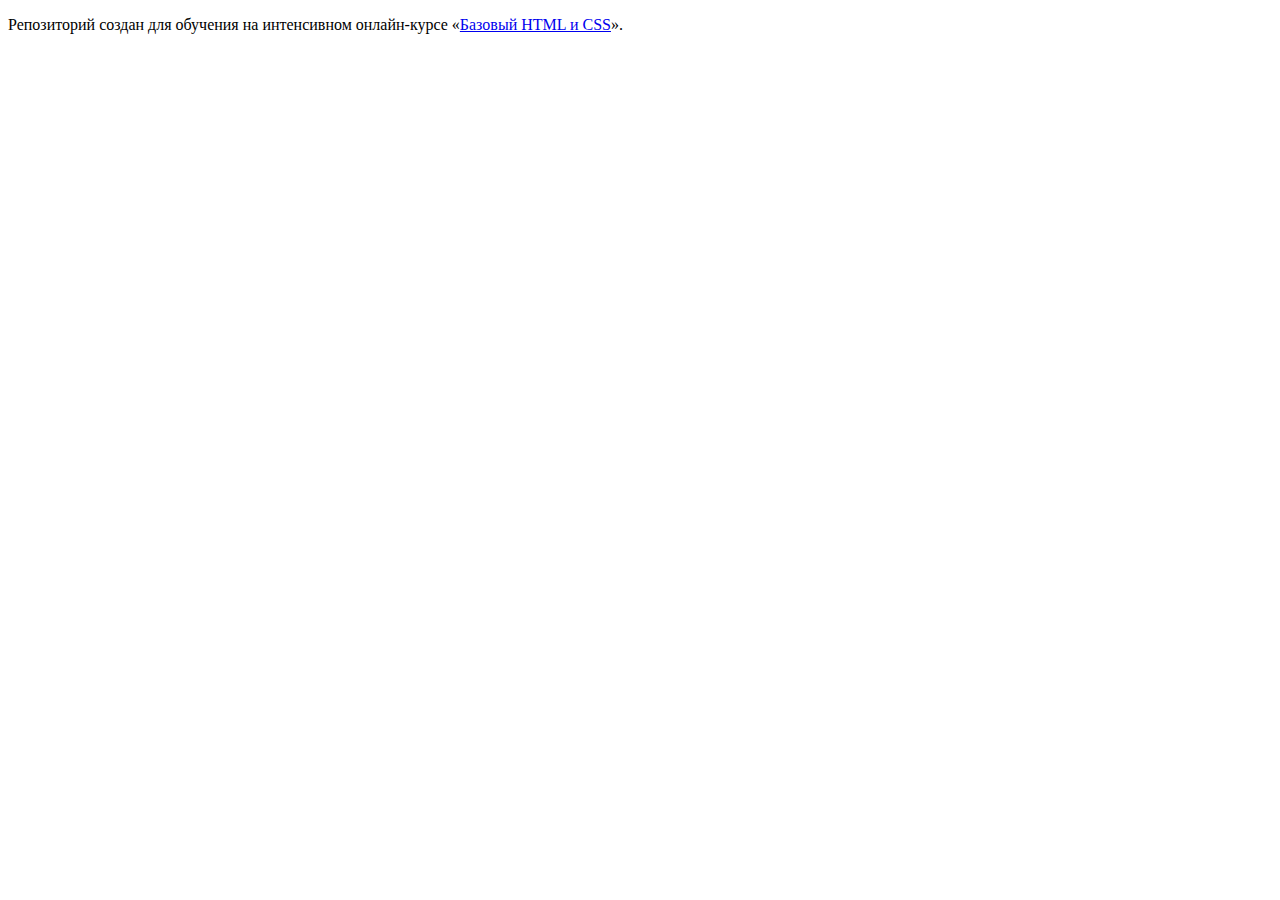
==== index.html @ 638091fb ":hatching_chick:" ====
<!DOCTYPE html>
<html lang="ru">
  <head>
    <meta charset="utf-8">
    <title>HTML Academy: Глейси</title>
  </head>
  <body>

    <p>Репозиторий создан для обучения на интенсивном онлайн‑курсе «<a href="https://htmlacademy.ru/intensive/htmlcss">Базовый HTML и CSS</a>».</p>

  </body>
</html>
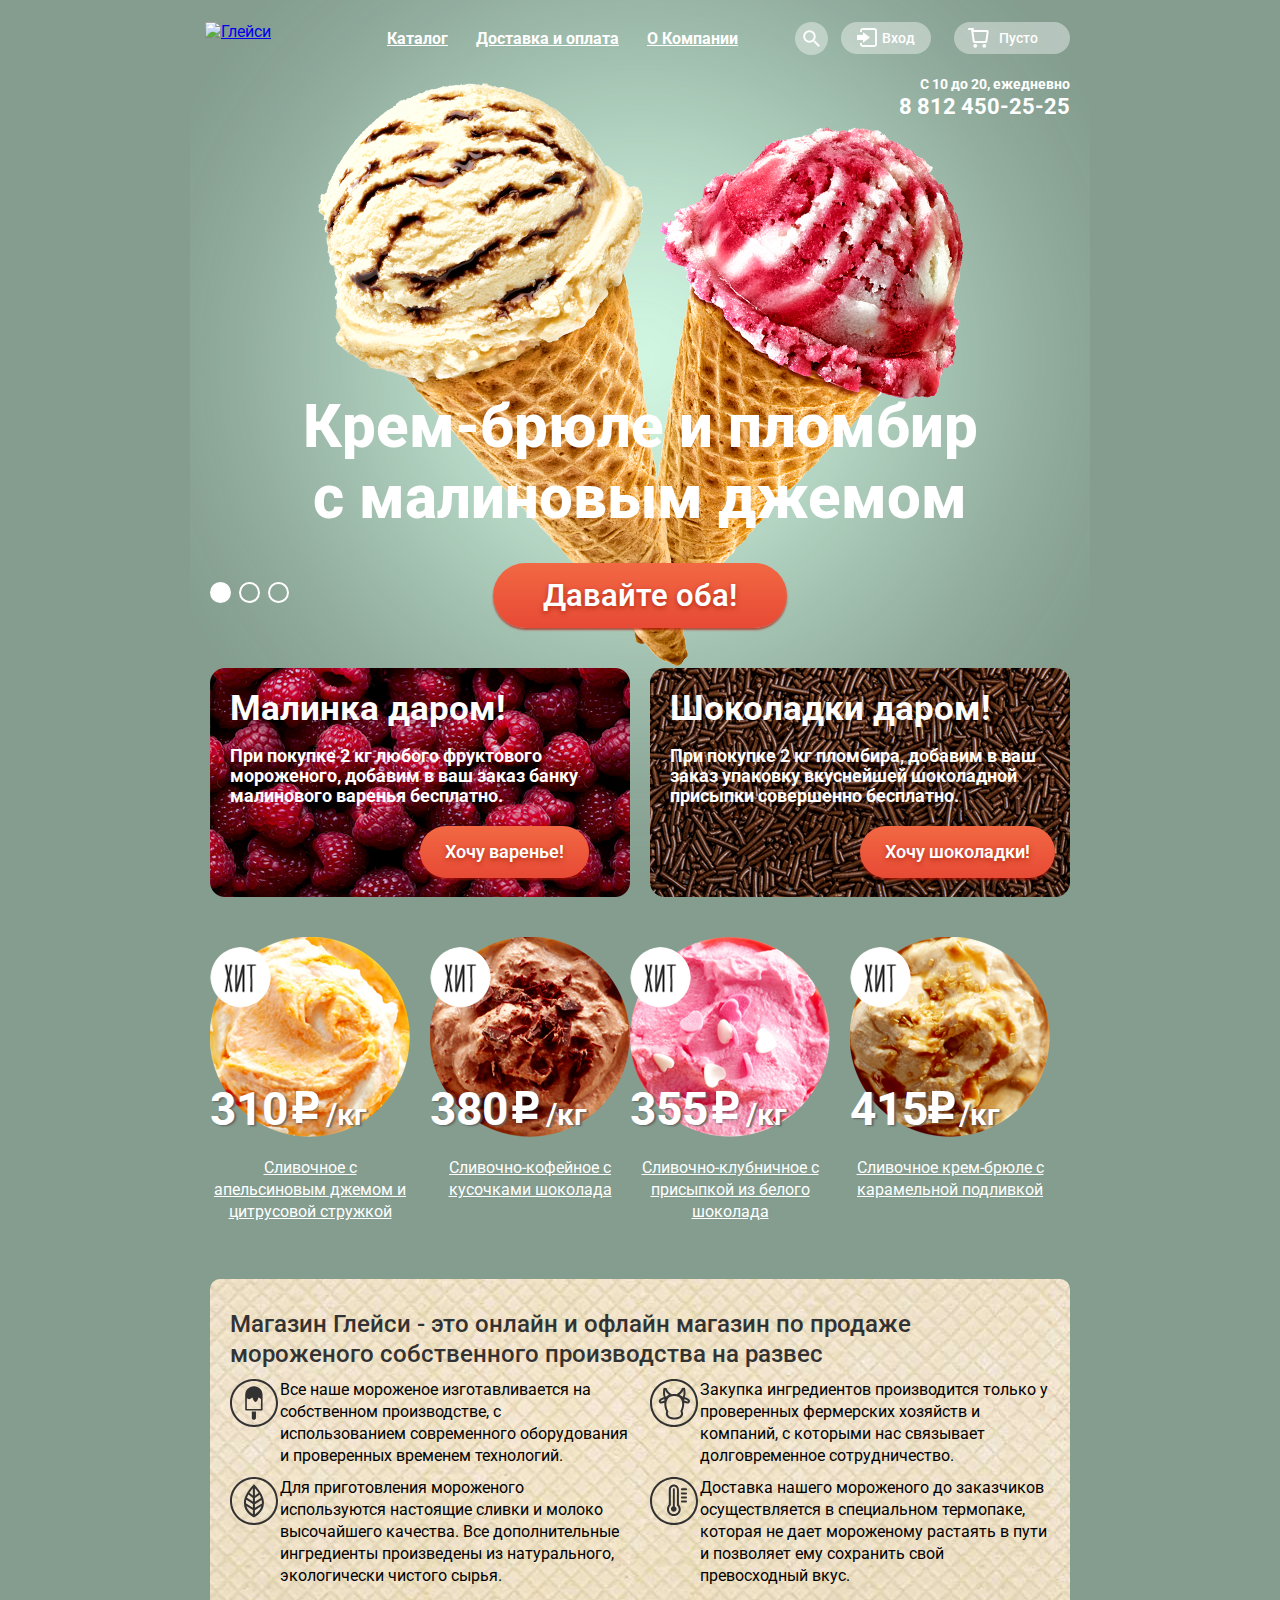
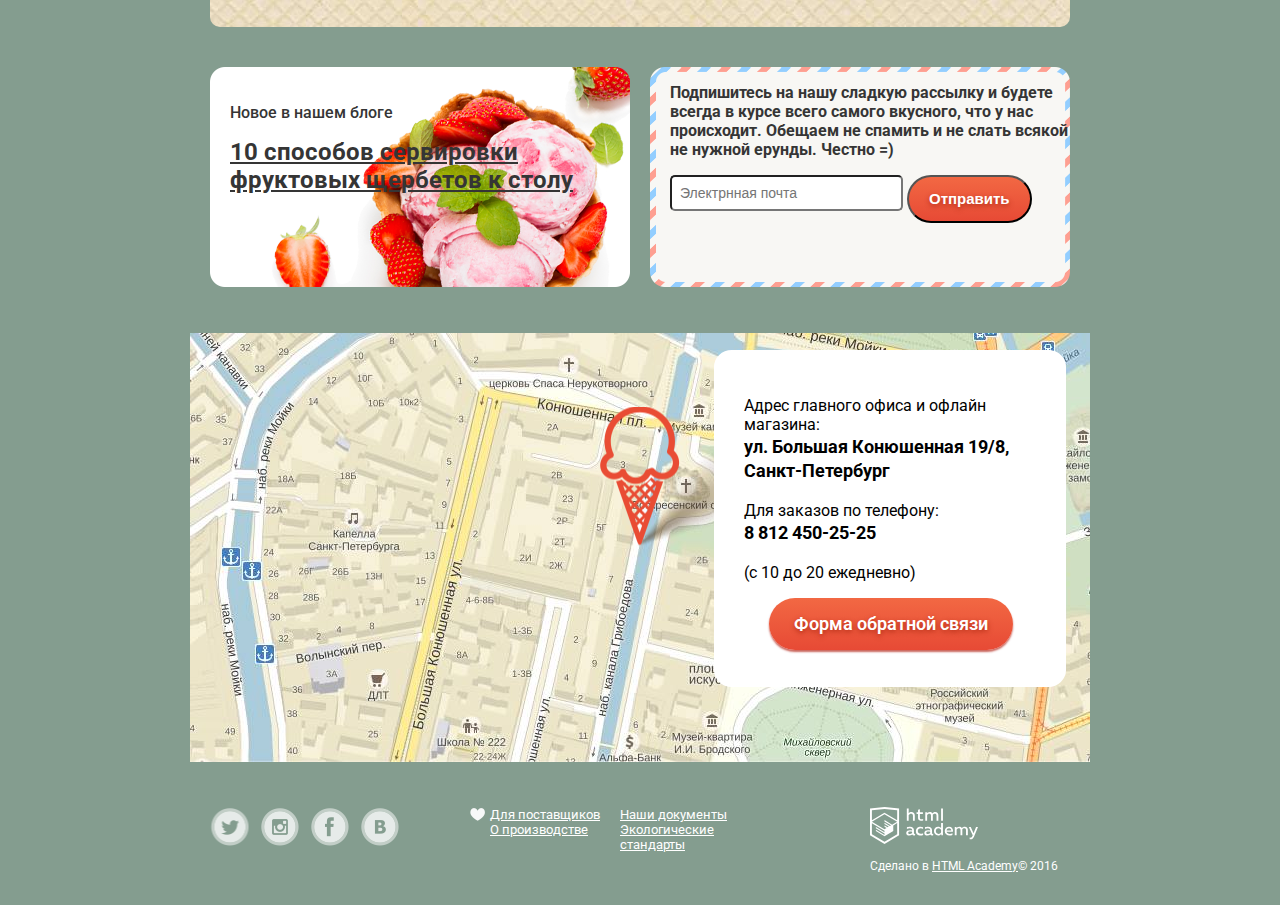
==== commit 3b80d5b1: "Финал" ====
--- a/index.html
+++ b/index.html
@@ -3,10 +3,231 @@
   <head>
     <meta charset="utf-8">
     <title>HTML Academy: Глейси</title>
+    <link href="https://fonts.googleapis.com/css?family=Roboto:400,500,700,900&amp;subset=latin,cyrillic" rel="stylesheet" type="text/css">
+    <link href="css/style.css" rel="stylesheet">
   </head>
   <body>
+   <input type="radio" id="btn-1" name="toggle" checked>
+    <input type="radio" id="btn-2" name="toggle">
+    <input type="radio" id="btn-3" name="toggle">
+    <div class="site-wrapper">
+      <div class="container">
+        <header class="main-header">
+          <div class="index_logo">
+            <a href="index.html" class="logo"><img src="img/logo.svg" width="153" height="63" alt="Глейси"></a>
+          </div>
+          <div class="clearfix">
+            <nav class="main_navigation">
+            <ul>
+              <li>
+                <a href="#">Каталог</a>
+                  <ul class="dropdown">
+                    <li><a class="new" href="#">Новинки</a></li>
+                    <li><a href="catalog.html">Сливочные</a></li>
+                    <li><a href="#">Щербеты</a></li>
+                    <li><a href="#">Фруктовый лед</a></li>
+                    <li><a href="#">Мелорин</a></li>
+                  </ul>
+              </li>
+              <li><a href="#">Доставка и оплата</a></li>
+              <li><a href="#">О Компании</a></li>
+            </ul>
+          </nav>
+          <div class="user_block clearfix">
+            <div class="search">
+              <i class="icon_search"></i>
+              <div class="form_search">
+                <form action="#">
+                  <input name="search" size="310" type="text" placeholder="что ищем?">
+                </form>
+              </div>
+            </div>
+            <div class="enter_block">
+              <a class="login enter" href="#">Вход</a>
+              <div class="enter_form">
+                <form class="login_form" action="#" method="post">
+                  <input class="icon_user" type="text" name="login" placeholder="Электронная почта">
+                  <input class="icon_password" type="password"  name="password" placeholder="Пароль">
+                  <div class="clearfix chek">
+                    <a href="#">Забыли пароль?</a>
+                    <a href="#">Новая регистрация</a>
+                  </div>
+                  <button class="btn clik" type="submit">Войти</button>
+                </form>
+              </div>
+            </div>
+            <div class="basket_block">
+              <a class="login basket" href="#">Пусто</a>
+              <div class="basket_form">
+                <table border="1">
+                  <tr class="level1">
+                   <td class="close_ic"></td>
+                   <td class="image_ic"></td>
+                   <td class="name_ice_cream">Пломбир с апельсиновым джемом</td>
+                   <td class="volume_ic">1,5 кг х 200 руб.</td>
+                   <td class="price_ic">300 руб.</td>
+                 </tr>
+                  <tr class="level2">
+                    <td class="close_ic"></td>
+                    <td class="image_ic"></td>
+                    <td class="name_ice_cream">Клубничный пломбир с присыпкой из белого шоколада</td>
+                    <td class="volume_ic">1,5 кг х 300 руб.</td>
+                    <td class="price_ic">450 руб.</td>
+                </tr>
+              </table>
+              <p class="result">Итого: 750 руб.</p>
+              <button class="clik btn" type="submit">Оформить заказ</button>
+            </div>
+          </div>
+            <div class="header_contacts">
+              С 10 до 20, ежедневно<br>
+              <span>8 812 450-25-25</span>
+            </div>
+          </div>
+          </div>
+        </header>
+        <div class="slider">
+          <div class="slide" id="slide1">
+            <div class="slide-title">Крем-брюле и пломбир с малиновым джемом</div>
+            <a class="slide-btn" href="#">Давайте оба!</a>
+          </div>
+          <div class="slide" id="slide2">
+            <div class="slide-title">Шоколадный пломбир и лимонный сорбет</div>
+            <a class="slide-btn" href="#">Давайте оба!</a>
+          </div>
+          <div class="slide" id="slide3">
+            <div class="slide-title">Пломбир с помадкой и клубничный щербет</div>
+            <a class="slide-btn" href="#">Давайте оба!</a>
+          </div>
+          <div class="slider-controls">
+            <label for="btn-1"></label>
+            <label for="btn-2"></label>
+            <label for="btn-3"></label>
+          </div>
+        </div>
+        <div class="promo clearfix">
+          <div class="promo-left promo-block">
+            <h2 class="promo-title">Малинка даром!</h2>
+            <p class="promo-text">При покупке 2 кг любого фруктового мороженого, добавим в ваш заказ банку малинового варенья бесплатно.</p>
+            <div class="btn-3-block">
+              <a class="btn-3" href="#">Хочу варенье!</a>
+            </div>
+          </div>
+          <div class=" promo-right promo-block">
+            <h2 class="promo-title">Шоколадки даром!</h2>
+            <p class="promo-text">При покупке 2 кг пломбира, добавим в ваш заказ упаковку вкуснейшей шоколадной присыпки совершенно бесплатно.</p>
+            <div class="btn-3-block">
+              <a class="btn-3" href="#">Хочу шоколадки!</a>
+            </div>
+          </div>
+        </div>
+        <div class="ice-cream-list">
+          <div class="ice-cream">
+            <div class="ice-cream-img">
+              <a href="#"> <img src="img/1.png" alt="Апельсиновое" width="200" height="200"> </a>
+            </div>
+            <a href="#" class="hit"></a>
+            <div class="ice-cream-price"><span class="price-rub">310</span> <span class="rub"></span><span class="kg"> /кг</span> </div>
+            <p class="hit-text"> Сливочное с апельсиновым джемом и цитрусовой стружкой</p>
+          </div>
+          <div class="ice-cream">
+            <div class="ice-cream-img">
+              <a href="#"><img src="img/2.png" alt="Шоколадное" width="200" height="200"></a>
+            </div>
+            <a href="#" class="hit"></a>
+            <div class="ice-cream-price"><span class="price-rub">380</span> <span class="rub"></span><span class="kg"> /кг</span> </div>
+            <p class="hit-text"> Сливочно-кофейное с кусочками шоколада</p>
+          </div>
+          <div class="ice-cream">
+            <div class="ice-cream-img">
+              <a href="#"><img src="img/3.png" alt="Сливочно-клубничное" width="200" height="200"></a>
+            </div>
+            <a href="#" class="hit"></a>
+            <div class="ice-cream-price"><span class="price-rub">355</span> <span class="rub"></span><span class="kg"> /кг</span> </div>
+            <p class="hit-text"> Сливочно-клубничное с присыпкой из белого шоколада</p>
+          </div>
+          <div class="ice-cream">
+            <div class="ice-cream-img">
+              <a href="#"><img src="img/4.png" alt="Крем-брюле" width="200" height="200"></a>
+            </div>
+            <a href="#" class="hit"></a>
+            <div class="ice-cream-price"><span class="price-rub">415</span><span class="rub"></span> <span class="kg"> /кг</span> </div>
+            <p class="hit-text"> Сливочное крем-брюле с карамельной подливкой</p>
+          </div>
+        </div>
+      	<div class="info">
+      		<h2 class="info-title"> Магазин Глейси - это онлайн и офлайн магазин по продаже мороженого собственного производства на развес</h2>
+          <div class="info-list">
+        		<div class="info-item icon-icecream">
+        			<img src="img/icecream3.svg" alt="Мороженко" width="48" height="48">
+        			<p class="info-text">Все наше мороженое изготавливается на собственном производстве, с использованием современного оборудования и проверенных временем технологий.</p>
+        		</div>
+            <div class="info-item icon-cow">
+              <img src="img/cow.svg" alt="Корова" width="48" height="48">
+              <p class="info-text">Закупка ингредиентов  производится только у проверенных фермерских хозяйств и компаний, с которыми нас связывает долговременное сотрудничество.</p>
+            </div>
+        		<div class="info-item info-leafe">
+        			<img src="img/leaf.svg" alt="Листик" width="48" height="48">
+        			<p class="info-text">Для приготовления мороженого используются настоящие сливки и молоко высочайшего качества. Все дополнительные ингредиенты произведены из натурального, экологически чистого сырья.</p>
+        		</div>
+        		<div class="info-item info-temperature">
+        			<img src="img/gradus.svg" alt="Градусник" width="48" height="48">
+        			<p class="info-text">Доставка нашего мороженого до заказчиков осуществляется в специальном термопаке, которая не дает мороженому растаять в пути и позволяет ему сохранить свой превосходный вкус.</p>
+        		</div>
+          </div>
+        </div>
+        <div class="news-mailng clearfix">
+        	<div class="news">
+        		<p class="news-text">Новое в нашем блоге</p>
+        		<p> <a class="news-10-sposobov" href="#"> 10 способов сервировки фруктовых щербетов к столу </a></p>
+          </div>
+          <div class="mailing">
+            <p class="mailng-text"> Подпишитесь на нашу сладкую рассылку и будете всегда в курсе всего самого вкусного, что у нас происходит. Обещаем не спамить и не слать всякой не нужной ерунды. Честно =)</p>
+            <form class="email-form" action="#" method="post" name="email">
+              <label><input type="text" name="email" value="" placeholder="Электрнная почта"></label>
+              <button class="email-btn" type="submit">Отправить</button>
+            </form>
+          </div>
+        </div>
+      </div>
+      <div class="map">
 
-    <p>Репозиторий создан для обучения на интенсивном онлайн‑курсе «<a href="https://htmlacademy.ru/intensive/htmlcss">Базовый HTML и CSS</a>».</p>
-
+        <div class="pin-image"></div>
+        <div class="container">
+          <div class="map-address">
+            <p class="address-text-1"> Адрес главного офиса и офлайн магазина:</p>
+            <p class="address-text-2"> ул. Большая Конюшенная 19/8, Санкт-Петербург</p>
+            <p class="address-text-1"> Для заказов по телефону:</p>
+            <p class="address-text-2"> 8 812 450-25-25</p>
+            <p class="address-text-1"> (с 10 до 20 ежедневно)</p>
+            <a class="address-btn" href="#">Форма обратной связи</a>
+            <form  class="name-form" action="#" method="get">
+              <label for="name"><input type="text" id="name" name="name" value="Как вас зовут?"></label>
+            </form>
+          </div>
+        </div>
+      </div>
+      <footer class="main-footer">
+        <div class="container clearfix">
+          <section class="footer-social">
+            <a class="social-btn social-btn-twi" href="#"></a>
+            <a class="social-btn social-btn-inst" href="#"></a>
+            <a class="social-btn social-btn-fb" href="#"></a>
+            <a class="social-btn social-btn-vk" href="#"></a>
+          </section>
+          <section class="footer-contacts">
+            <a class="f-btn favourite" href="#">Для поставщиков</a>
+            <a class="f-btn" href="#">Наши документы</a>
+            <a class="f-btn" href="#">О производстве</a>
+            <a class="f-btn" href="#">Экологические стандарты</a>
+          </section>
+          <section class="footer-copyright">
+            <a class="btn" href="https://htmlacademy.ru"><img src="img/logo2.svg" alt="html academy"></a>
+            <p>Сделано в  <a class="btn" href="https://htmlacademy.ru">HTML Academy</a>© 2016</p>
+          </section>
+        </div>
+      </footer>
+    </div>
+    <script src="js/script.js"></script>
   </body>
 </html>
--- a/css/style.css
+++ b/css/style.css
@@ -0,0 +1,1646 @@
+body {
+  min-width: 900px;
+  margin: 0;
+  background: #849d8f  no-repeat;
+  background-size: 1062px auto;
+  font-family: "Roboto", "Arial", sans-serif;
+}
+.main-header {
+
+    outline-color: #fc6d0d;
+}
+.clearfix::after {
+  content: "";
+
+  display: table;
+  clear: both;
+}
+.container {
+  width: 860px;
+  padding: 0 20px;
+  margin: 0 auto;
+}
+
+/*MAIN-NAVIGATION*/
+
+.index_logo {
+  float: left;
+  width: 168px;
+  height: 64px;
+  margin-top: 22px;
+  margin-left: -5px;
+}
+.main_header {
+  padding-top: 23px;
+  -webkit-box-sizing: border-box;
+   -moz-box-sizing: border-box;
+        box-sizing: border-box;
+}
+
+.main_navigation{
+  float: left;
+  margin-top:22px;
+}
+
+.main_navigation ul {
+  margin: 0;
+  padding: 0;
+
+  list-style: none;
+  font-size: 0;
+}
+
+.main_navigation ul li {
+  display: inline-block;
+  vertical-align: top;
+  position: relative;
+  border-radius: 20px;
+
+  font-size: 16px;
+  line-height: 21px;
+  font-weight: 700;
+}
+
+.main_navigation a {
+  display: block;
+  padding: 6px 14px;
+  color: #fff;
+  border-radius: 20px;
+  text-decoration: underline;
+}
+
+.main_navigation .dropdown {
+  position: absolute;
+  top: 40px;
+  width: 144px;
+  background: #f8f7f4;
+  border-radius: 10px;
+  display: none;
+  z-index: 10;
+}
+
+.main_navigation .dropdown li {
+  display: block;
+}
+
+.dropdown li:first-child a:hover {
+  border-radius: 10px 10px 0 0;
+}
+
+.dropdown li:last-child a:hover {
+  border-radius: 0 0 10px 10px;
+}
+
+.main_navigation .dropdown::before {
+  content: "";
+  height: 15px;
+  display: block;
+  background: transparent;
+  position: absolute;
+  top: -10px;
+  width: 100%;
+}
+
+.dropdown a {
+  font-size: 14px;
+  line-height: 18px;
+  font-weight: 400;
+  color: #343434;
+  padding: 9px 0 9px 20px;
+  border-radius: 0;
+
+  text-decoration: none;
+}
+
+.main_navigation li:hover .dropdown {
+  display: block;
+}
+
+.dropdown li a:hover {
+  background: #fbded7;
+}
+
+.dropdown li a:active {
+  background: #f6b5a5;
+}
+
+.main_navigation li a.active {
+  background: #d07058;
+  color: #fff;
+  text-decoration: none;
+}
+
+li .new {
+  border-bottom: 1px solid #d1d0ce;
+}
+
+a.new {
+  display: block;
+  font-size: 16px;
+  line-height: 21px;
+  font-weight: 700;
+}
+
+.main_navigation li:hover {
+  background: #f8f7f4;
+  border-radius: 20px;
+}
+
+.main_navigation li:active {
+  background: #ededed;
+  box-shadow: inset 0 4px 3px #696969;
+}
+
+.main_navigation li:hover a {
+  color: #333;
+  text-decoration: none;
+}
+
+.main_navigation li:hover a.active {
+  color: #fff;
+}
+
+.ice-cream-wrap {
+  overflow: hidden;
+}
+
+/*USER-BLOCK*/
+
+.user_block {
+  text-align: right;
+  margin-top: 22px;
+  float: right;
+}
+
+.search {
+  position: relative;
+  display: inline-block;
+  margin-right: 7px;
+  vertical-align: middle;
+}
+
+.search:hover .icon_search {
+  background: #f8f7f4 url("../img/user_blog.png") 3px -142px no-repeat;
+}
+.icon_search {
+  position: relative;
+  display: block;
+  width: 33px;
+  height: 33px;
+  border-radius: 100%;
+  background: rgba(255, 255, 255, 0.4) url("../img/user_blog.png") 3px -115px no-repeat;
+}
+.search:hover .form_search {
+  display: inline-block;
+  vertical-align: top;
+}
+
+.form_search {
+  position: absolute;
+  display: none;
+  right: 0px;
+  top: 37px;
+
+  font-size: 14px;
+  line-height: 24px;
+  color: #999;
+  font-weight: 400;
+  background: #f8f7f4;
+  padding: 15px;
+  border-radius: 5px;
+  cursor: pointer;
+}
+
+ .form_search::before{
+  content: "";
+  height: 15px;
+  display: block;
+  background: transparent;
+  position: absolute;
+  top: -10px;
+  width: 100%;
+}
+
+input {
+  cursor: pointer;
+  color: #333;
+}
+
+.form_search input {
+  width: 312px;
+  border: 1px solid #d3d3d2;
+  border-radius: 5px;
+  padding: 10px 0 10px 13px;
+  box-sizing: border-box;
+  height: 40px;
+}
+
+.form_search:hover input {
+  border: 2px solid #9a9a9a;
+  box-sizing: border-box;
+  padding: 0 12px;
+}
+
+.form_search:focus input {
+  border: 2px solid #8fbdec;
+  border-radius: 5px;
+  }
+
+.login {
+  left: 0;
+  display: inline-block;
+  vertical-align: middle;
+
+  font-size: 14px;
+  line-height: 18px;
+  color: #fff;
+  font-weight: 500;
+  text-decoration: none;
+  border-radius: 20px;
+  background: rgba(255, 255, 255, 0.4);
+}
+
+.login:hover {
+  background: #f8f7f4;
+  color: #333;
+}
+
+.enter_block {
+  display: inline-block;
+  vertical-align: top;
+  position: relative;
+}
+
+.enter_block:hover .enter {
+  background: #f8f7f4;
+  color: #333;
+}
+
+.enter_block:hover .enter::before {
+  background-position: -5px -94px;
+}
+
+.enter {
+  position: relative;
+  padding: 7px 16px 7px 41px;
+}
+
+.enter::before {
+  content: "";
+  position: absolute;
+  top: 5px;
+  left: 16px;
+  width: 22px;
+  height: 22px;
+  background: url("../img/user_blog.png") -5px -64px no-repeat;
+}
+
+.enter:hover::before {
+  background-position: -5px -94px;
+}
+
+.enter_form {
+  display: none;
+  position: absolute;
+  right: 0;
+  top: 36px;
+  width: 271px;
+  border-radius: 10px;
+  padding: 20px 15px 10px 15px;
+  color: #333;
+  z-index: 10;
+  background: #f8f7f4;
+  -webkit-box-sizing: border-box;
+   -moz-box-sizing: border-box;
+        box-sizing: border-box;
+}
+
+.enter_form::before{
+ content: "";
+ height: 15px;
+ display: block;
+ background: rgba(255, 255, 255, 0);
+ position: absolute;
+ top: -10px;
+ width: 100%;
+}
+
+.enter_form a {
+  font-size: 13px;
+  line-height: 24px;
+  color: #333;
+  font-weight: 400;
+}
+
+.enter_block:hover .enter_form {
+  display: block;
+}
+
+input.icon_password, input.icon_user {
+  width: 241px;
+  margin-bottom: 9px;
+  padding: 9px 0 6px 11px;
+
+  font-size: 14px;
+  line-height: 24px;
+  color: #333;
+
+  background-color: #fff;
+  border: 1px solid #d3d3d2;
+  border-radius: 6px;
+  -webkit-box-sizing: border-box;
+   -moz-box-sizing: border-box;
+        box-sizing: border-box;
+}
+
+.enter_form .btn {
+  margin-right: 12px;
+  margin-top: 3px;
+  padding: 5px 27px;
+}
+
+.chek {
+  float: right;
+  display: inline-block;
+  vertical-align: top;
+  width: 125px;
+  text-align: left;
+}
+
+.basket_block {
+  display: inline-block;
+  vertical-align: top;
+  position: relative;
+}
+
+.basket_block:hover .basket {
+  background: #f8f7f4;
+  color: #333;
+}
+
+.basket_block:hover .basket::before {
+  background-position: -5px -35px;
+}
+
+.basket {
+  position: relative;
+  padding: 7px 32px 7px 45px;
+  margin-left: 10px;
+}
+
+.basket::before {
+  content: "";
+  position: absolute;
+  top: 6px;
+  left: 14px;
+  width: 21px;
+  height: 20px;
+  margin: 0;
+  font-size: 0;
+  background: url("../img/user_blog.png") -5px -5px no-repeat;
+}
+
+.basket:hover::before {
+  background-position: -5px -35px;
+}
+
+.basket_form .btn {
+  font-size: 15px;
+  padding: 5px 22px;
+  margin-top: 15px;
+  float: right;
+}
+
+.basket_form {
+  display: none;
+  position: absolute;
+  text-align: left;
+  right: 0px;
+  top: 37px;
+  width: 539px;
+  border-radius: 10px;
+  padding: 6px 16px 20px 8px;
+  z-index: 10;
+  background: #f8f7f4;
+  -webkit-box-sizing: border-box;
+  -moz-box-sizing: border-box;
+  box-sizing: border-box;
+}
+
+.basket_block:hover .basket_form {
+  display: block;
+}
+
+.basket_form table {
+  font-size: 13px;
+  line-height: 17px;
+  font-weight: 400;
+  color: #333;
+  border: none;
+  margin-top: 7px;
+  margin-bottom: 29px;
+}
+
+.basket_form tr {
+  height: 54px;
+  vertical-align: center;
+}
+
+.basket_form td {
+  border: none;
+}
+
+.close_ic {
+  position: relative;
+  width: 25px;
+  width: 11px;
+  height: 11px;
+  background:  url("../img/Х.png") no-repeat 50% 50%;
+
+}
+
+.close_ic button {
+  left: 0px;
+}
+
+.image_ic {
+ width: 40px;
+ height: 34px;
+ background:  url("../img/Х.png") no-repeat 50% 50%;
+}
+
+.level1 .image_ic {
+  background: url("../img/icecream_mini_1.png") 5px 10px no-repeat;
+}
+
+.level2 .image_ic {
+  background: url("../img/icecream_mini_2.png") 5px 10px no-repeat;
+}
+
+.name_ice_cream {
+  padding-left: 15px;
+  width: 230px;
+}
+
+.level2 .name_ice_cream {
+  padding-top: 13px;
+}
+
+.volume_ic {
+  width: 128px;
+  text-align: end;
+}
+
+.price_ic {
+  width: 75px;
+  text-align: end;
+  padding-right:16px;
+}
+
+p.result {
+  font-size: 15px;
+  font-weight: 700;
+  line-height: 19px;
+  color: #333;
+  margin-top: 5px;
+  margin-right: 5px;
+  text-align: right;
+}
+
+.basket_form::before{
+ content: "";
+ height: 15px;
+ display: block;
+ background: rgba(255, 255, 255, 0);
+ position: absolute;
+ top: -10px;
+ width: 100%;
+}
+
+.header_contacts {
+  margin-top: 20px;
+  font-size: 14px;
+  line-height: 18px;
+  color: #fff;
+  font-weight: 700;
+}
+
+.header_contacts span {
+  font-size: 22px;
+  line-height: 28px;
+}
+
+.clik {
+  background: #f26843;
+  background: -moz-linear-gradient(top, #f26843 0%, #e74a35 100%);
+  background: -webkit-linear-gradient(top, #f26843 0%, #e74a35 100%);
+  background: linear-gradient(to bottom, #f26843 0%, #e74a35 100%);
+  border-radius: 100px;
+  box-shadow: 0 2px 2px rgba(172, 16, 0, 0.64);
+}
+
+.clik:hover {
+  background: -moz-linear-gradient(top, #f58669 0%, #ec6f5e 100%);
+  background: -webkit-linear-gradient(top, #f58669 0%, #ec6f5e 100%);
+  background: linear-gradient(to bottom, #f58669 0%, #ec6f5e 100%);
+  box-shadow: 0 2px 2px rgba(172, 16, 0, 1);
+  }
+
+.clik:active {
+  background: -moz-linear-gradient(top, #d84732 0%, #e1613e 100%);
+  background: -webkit-linear-gradient(top, #d84732 0%, #e1613e 100%);
+  background: linear-gradient(to bottom, #d84732 0%, #e1613e 100%);
+  box-shadow: inset 0 2px 2px rgba(172, 16, 0, 1);
+  }
+
+
+
+/*СЛАЙДЕР*/
+body > input[type="radio"] {
+  display: none;
+}
+.site-wrapper{
+	min-width: 900px;
+	min-height: 100vh; /* для демо */
+
+	background-repeat: no-repeat;
+	transition: background-image 0.5s ease,
+	background-color 0.5s ease;
+
+}
+.site-wrapper:before,
+.site-wrapper:after {
+  content: "";
+
+  visibility: hidden;
+}
+
+.site-wrapper:before,
+.site-wrapper:after {
+  background-image: url("../img/icecream.png") ;
+}
+
+.site-wrapper:after {
+  background-image: url("../img/icecream.png") ;
+}
+.content-wrapper {
+  width: 900px;
+  margin: 0 auto;
+  padding: 0 20px;
+}
+.slider {
+  position: relative;
+
+  padding-top: 270px;
+
+  text-align: center;
+  color: #ffffff;
+}
+.slide {
+  display: none;
+}
+.slide-title {
+  width: 700px;
+  margin: 0 auto;
+  margin-bottom: 30px;
+
+  font-weight: 800;
+  font-size: 60px;
+}
+.slide-btn {
+  display: inline-block;
+  padding: 12px 50px;
+
+  font-weight: 600;
+  font-size: 31px;
+  line-height: 41px;
+  vertical-align: top;
+  color: #ffffff;
+  text-decoration: none;
+  text-shadow: 0 2px 5px rgba(160, 32, 11, 0.76);
+
+  background: #f26843;
+  background:    -moz-linear-gradient(top, #f26843 0%, #e74a35 100%);
+  background: -webkit-linear-gradient(top, #f26843 0%, #e74a35 100%);
+  background:         linear-gradient(to bottom, #f26843 0%, #e74a35 100%);
+  border-radius: 100px;
+  box-shadow: 0 2px 2px rgba(172, 16, 0, 0.64);
+}
+.slide-btn:hover {
+  background:    -moz-linear-gradient(top, #f58669 0%, #ec6f5e 100%);
+  background: -webkit-linear-gradient(top, #f58669 0%, #ec6f5e 100%);
+  background:         linear-gradient(to bottom, #f58669 0%, #ec6f5e 100%);
+  box-shadow: 0 2px 2px rgba(172, 16, 0, 1);
+}
+
+.slide-btn:active {
+  background:    -moz-linear-gradient(top, #d84732 0%, #e1613e 100%);
+  background: -webkit-linear-gradient(top, #d84732 0%, #e1613e 100%);
+  background:         linear-gradient(to bottom, #d84732 0%, #e1613e 100%);
+  box-shadow: inset 0 2px 2px rgba(172, 16, 0, 1);
+}
+.slider-controls {
+  position: absolute;
+  bottom: 25px;
+  left: 0;
+  z-index: 20;
+
+  font-size: 0;
+}
+.slider-controls label {
+  display: inline-block;
+  width: 17px;
+  height: 17px;
+  margin-right: 8px;
+
+  vertical-align: top;
+
+  background-color: transparent;
+  border: 2px solid #ffffff;
+  border-radius: 50%;
+  cursor: pointer;
+}
+
+#btn-1:checked ~ .site-wrapper #slide1,
+#btn-2:checked ~ .site-wrapper #slide2,
+#btn-3:checked ~ .site-wrapper #slide3 {
+  display: block;
+}
+#btn-1:checked ~ .site-wrapper {
+  background: #849d8f url("../img/icecream.png") 50% 0 no-repeat;
+}
+
+#btn-2:checked ~ .site-wrapper {
+  background: #8996a6 url("../img/icecream2.png") 50% 0 no-repeat;
+}
+
+#btn-3:checked ~ .site-wrapper {
+  background: #9d8b84 url("../img/icecream3.png") 50% 0 no-repeat;
+}
+
+#btn-1:checked ~ .site-wrapper label[for="btn-1"],
+#btn-2:checked ~ .site-wrapper label[for="btn-2"],
+#btn-3:checked ~ .site-wrapper label[for="btn-3"] {
+  background-color: #ffffff;
+}
+
+.clearfix::after {
+  content: "";
+
+  display: table;
+  clear: both;
+}
+
+
+/*МАЛИНКА ДАРОМ*/
+
+.promo {
+  width: 860px;
+  margin:40px auto 40px;
+  height:229px;
+}
+.promo-block {
+  width: 420px;
+  min-height: 229px;
+  color:white;
+  padding: 23px 20px;
+  font-weight:bold;
+  box-sizing: border-box;
+}
+.promo-left{
+	float: left;
+	background-image:  url("../img/malina_bg.png");
+	margin-right:20px;
+}
+.promo-right{
+	float: right;
+	background-image:  url("../img/choco_bg.png");
+}
+.promo-title {
+	font-size:35px;
+	line-height: 1;
+	color: inherit;
+  margin: 0;
+}
+.promo-text {
+	font-size: 18px;
+  line-height: 20px;
+  margin: 0;
+  padding-top:20px;
+}
+.btn-3{
+	display: inline-block;
+  padding: 12px 25px;
+
+  font-weight: 600;
+  font-size: 18px;
+  line-height: 28px;
+  vertical-align: top;
+  color: #ffffff;
+  text-decoration: none;
+  text-shadow: 0 2px 5px rgba(160, 32, 11, 0.76);
+
+  background: #f26843;
+  background:    -moz-linear-gradient(top, #f26843 0%, #e74a35 100%);
+  background: -webkit-linear-gradient(top, #f26843 0%, #e74a35 100%);
+  background:         linear-gradient(to bottom, #f26843 0%, #e74a35 100%);
+  border-radius: 100px;
+  box-shadow: 0 2px 2px rgba(172, 16, 0, 0.64);
+}
+.btn-3:hover{
+  background:    -moz-linear-gradient(top, #f58669 0%, #ec6f5e 100%);
+  background: -webkit-linear-gradient(top, #f58669 0%, #ec6f5e 100%);
+  background:         linear-gradient(to bottom, #f58669 0%, #ec6f5e 100%);
+  box-shadow: 0 2px 2px rgba(172, 16, 0, 1);
+}
+
+.btn-3:active {
+  background:    -moz-linear-gradient(top, #d84732 0%, #e1613e 100%);
+  background: -webkit-linear-gradient(top, #d84732 0%, #e1613e 100%);
+  background:         linear-gradient(to bottom, #d84732 0%, #e1613e 100%);
+  box-shadow: inset 0 2px 2px rgba(172, 16, 0, 1);
+}
+.btn-3 {
+  position: relative;
+  left:190px;
+  bottom:-20px;
+}
+
+
+/*КАРТИНКИ ГЛАВНАЯ*/
+
+.ice-cream-list {
+  font-size: 0;
+}
+.ice-cream {
+  display: inline-block;
+  vertical-align: top;
+  margin: 0 20px 0 0;
+  width: 200px;
+  font-size: 16px;
+  position: relative;
+}
+.ice-cream:hover{
+  background-color: #a7b8ad;
+}
+.ice-cream:nth-child(2n) {
+  margin: 0;
+}
+.ice-cream-img img{
+	display:inline-block;
+}
+
+.hit-text{
+  font-size: 16px;
+  color:white;
+  text-decoration: underline;
+  text-align: center;
+  line-height: 22px;
+}
+
+
+.hit{
+  position: absolute;
+  top:10px;
+  display: inline-block;
+  width: 61px;
+  height: 61px;
+  border-radius: 100px;
+  text-decoration: none;
+   background-image: url("../img/hit2.png");
+}
+.ice-cream-price {
+  position: absolute;
+  top: 145px;
+}
+.price-rub{
+  font-size: 46px;
+  color:white;
+  text-shadow:#606261 2px 1px 2px;
+  font-weight: 700;
+}
+.rub{
+  display: inline-block;
+  width:27px;
+  height: 36px;
+  text-shadow:#606261 2px 1px 2px;
+  background:  url("../img/rubl.svg") no-repeat 50% 50%;
+}
+.kg{
+  font-size: 30px;
+  color:white;
+  text-shadow:#606261 2px 1px 2px;
+  font-weight: 600;
+}
+
+
+
+/*ВАФЛЯ*/
+
+.info {
+	background-image:  url("../img/vafl_bg.jpg");
+	border-radius: 10px;
+  padding: 30px 20px;
+  margin: 40px auto 40px;
+}
+.info-list{
+  font-size: 0;
+}
+.info-item {
+  width: 400px;
+  display: inline-block;
+  vertical-align: top;
+  margin: 0 20px 10px 0;
+  padding: 0 0 0 50px;
+  box-sizing: border-box;
+  font-size: 16px;
+  line-height: 22px;
+  color:black;
+  position: relative;
+}
+.info-item img {
+  position: absolute;
+  left: 0;
+  top: 0;
+}
+.info-item:nth-child(2n) {
+  margin: 0 0 10px;
+}
+.info-title{
+  font-size: 24px;
+  line-height: 30px;
+  font-weight: 500;
+  color:#323232;
+  margin: 0 0 10px;
+  max-width: 720px;
+}
+.info-text {
+  margin: 0;
+}
+/*10 способов сервировки + почта*/
+
+.news-mailng {
+  margin: 20px 0;
+}
+.news {
+	float:left;
+	width: 420px;
+  padding: 20px;
+  box-sizing: border-box;
+	min-height: 220px;
+	background-image:  url("../img/strawberry_bg.png");
+
+}
+.news-text{
+
+	font-size:16px;
+	line-height:normal;
+	color:#353535;
+	font-weight:medium;
+	font-weight: 500;
+}
+.news-10-sposobov{
+	font-size:24px;
+	line-height:normal;
+	color:#353535;
+	font-weight:bold;
+  font-weight: 700;
+
+}
+.news-10-sposobov:hover{
+  color:#ec593c;
+}
+.mailing{
+	float:right;
+	width: 420px;
+	min-height: 220px;
+	background-image: url("../img/email_bg.png");
+
+
+}
+.mailng-text{
+	font-size:16px;
+	line-height:normal;
+	color:#353535;
+	font-weight:bold;
+  margin-left:20px;
+
+
+}
+.email-form{
+  margin-left: 20px;
+}
+.email-form input[type="text"]{
+
+  color: #999999;
+  font-size: 14px;
+  font-weight: 400;
+  margin: 0;
+  margin-bottom: 10px;
+  padding: 8px 8px;
+  padding-right: 40px;
+  border-radius: 5px;
+}
+.email-form .email-btn{
+  display: inline-block;
+  padding: 10px 20px;
+
+  font-weight: 700;
+  font-size: 15px;
+  line-height: 24px;
+  vertical-align: top;
+  color: #ffffff;
+  text-decoration: none;
+  text-shadow: 0 2px 5px rgba(160, 32, 11, 0.76);
+
+  background: #f26843;
+  background:    -moz-linear-gradient(top, #f26843 0%, #e74a35 100%);
+
+  background:         linear-gradient(to bottom, #f26843 0%, #e74a35 100%);
+  border-radius: 100px;
+
+}
+
+.email-btn:hover{
+  background:    -moz-linear-gradient(top, #f58669 0%, #ec6f5e 100%);
+  background: -webkit-linear-gradient(top, #f58669 0%, #ec6f5e 100%);
+  background:         linear-gradient(to bottom, #f58669 0%, #ec6f5e 100%);
+  box-shadow: 0 2px 2px rgba(172, 16, 0, 1);
+}
+
+
+
+.map{
+
+	min-height: 429px;
+	background:  url("../img/map.jpg") 50% 50% no-repeat;
+}
+.map .pin-image{
+  position: relative;;
+  top: 100px;
+  left:600px;
+  display: inline-block;
+  width: 218px;
+  height: 139px;
+  background: url("../img/pin.png") no-repeat 10% 50%;
+
+}
+.map-address form{
+  display: none;
+}
+.map-address .address-btn:hover form{
+display: block;
+}
+.map .container{
+	position:relative;
+	top:-100px;
+	left:250px;
+	width:302px;
+	height:307px;
+	border-radius: 5%;
+	background-color: white;
+	padding-left:30px;
+	padding-top:30px;
+}
+
+
+
+}
+.address-text-1{
+
+font-weight: 400;
+	font-size:14px;
+	line-height:20px;
+	color:black;
+	text-align: left;
+
+}
+.address-text-2{
+
+  font-weight: 700;
+	font-size:18px;
+	font-weight: bold;
+	line-height:24px;
+	color:black;
+	text-align: left;
+  margin-top: -15px;
+
+}
+
+.address-btn{
+	display: inline-block;
+  padding: 12px 25px;
+
+  font-weight: 600;
+  font-size: 18px;
+  line-height: 28px;
+  vertical-align: top;
+  color: #ffffff;
+  text-decoration: none;
+  text-shadow: 0 2px 5px rgba(160, 32, 11, 0.76);
+
+  background: #f26843;
+  background:    -moz-linear-gradient(top, #f26843 0%, #e74a35 100%);
+  background: -webkit-linear-gradient(top, #f26843 0%, #e74a35 100%);
+  background:         linear-gradient(to bottom, #f26843 0%, #e74a35 100%);
+  border-radius: 100px;
+  box-shadow: 0 2px 2px rgba(172, 16, 0, 0.64);
+}
+}
+.address-btn:hover{
+  background:    -moz-linear-gradient(top, #f58669 0%, #ec6f5e 100%);
+  background: -webkit-linear-gradient(top, #f58669 0%, #ec6f5e 100%);
+  background:         linear-gradient(to bottom, #f58669 0%, #ec6f5e 100%);
+  box-shadow: 0 2px 2px rgba(172, 16, 0, 1);
+}
+
+.address-btn:active {
+  background:    -moz-linear-gradient(top, #d84732 0%, #e1613e 100%);
+  background: -webkit-linear-gradient(top, #d84732 0%, #e1613e 100%);
+  background:         linear-gradient(to bottom, #d84732 0%, #e1613e 100%);
+  box-shadow: inset 0 2px 2px rgba(172, 16, 0, 1);
+}
+.address-btn {
+  position: relative;
+  bottom:0px;
+  left:25px;
+}
+.name-form {
+  position: absolute;
+}
+.map-address {
+  position: relative;
+}
+.name-form label {
+  display: block;
+  padding: 20px 25px;
+  border-radius: 10px;
+  background: #f8f7f4;
+}
+.name-form input[type="text"]{
+  width: 265px;
+  border: 1px solid rgba(178,178,178,.52);
+  display: block;
+  color: #9b9b9b;
+  font-size: 16px;
+  font-weight: 400;
+  line-height: 42px;
+  height: 42px;
+  padding: 0 14px;
+  border-radius: 5px;
+}
+
+/*FOOTER*/
+
+.main-footer {
+  margin: 0;
+  padding-top: 20px;
+  padding-bottom: 20px;
+}
+
+.footer-social{
+	float:left;
+	width: 220px;
+  font-size: 0;
+
+}
+.footer-social a {
+  margin-right: 10px;
+}
+.social-btn{
+  width:40px;
+  height:40px;
+  font-size: 0;
+  display: inline-block;
+  vertical-align: top;
+  position: relative;
+
+
+}
+.social-btn::before{
+  content: "";
+  position: absolute;
+  top: 50%;
+  left:50%;
+    transform: translate(-50%, -50%);
+  background-image: url("../img/sprite.png");
+  background-repeat: no-repeat;
+}
+.social-btn-twi::before{
+  width: 39px;
+  height: 38px;
+  background-position: -5px -527px;
+}
+.social-btn-inst::before{
+ width: 38px;
+    height: 38px;
+    background-position: -5px -361px;
+}
+.social-btn-fb::before{
+    width: 38px;
+    height: 38px;
+    background-position: -5px -204px;
+}
+.social-btn-vk::before{
+    width: 38px;
+    height: 38px;
+    background-position: -5px -625px;
+}
+
+.footer-contacts{
+	float:left;
+	width: 320px;
+
+  color: white;
+  padding: 0 0 0 60px;
+  box-sizing: border-box;
+  font-size: 0;
+}
+
+.footer-contacts a{
+  font-size: 13px;
+  color:white;
+  display: inline-block;
+  vertical-align: top;
+  width: 50%;
+  box-sizing: border-box;
+}
+.footer-contacts::before{
+  content: "";
+  position: absolute;
+  top: 50%;
+  left:50%;
+    transform: translate(-50%, -50%);
+  background-image: url("../img/sprite.png");
+  background-repeat: no-repeat;
+}
+.footer-contacts a:hover{
+  color:#ec593c;
+}
+.footer-copyright{
+	float:right;
+	width: 200px;
+  color:white;
+  font-size: 12px;
+}
+.footer-copyright a{
+  color:white;
+}
+/*Каталог*/
+.content{
+  width: 860px;
+  padding: 0 20px;
+  margin: 0 auto;
+}
+.breadcrumbs{
+  width: 250px;
+  min-height: 15px;
+  font-weight: 400;
+  font-size: 14px;
+  color:white;
+  text-decoration: none;
+
+  margin-bottom: 10px;
+  text-align: left;
+}
+.breadcrumbs a{
+
+  color:white;
+  text-decoration: none;
+}
+.btn-nav{
+  margin-right:7px;
+}
+
+
+.search,
+.enter,
+.basket {
+  display: inline-block;
+  vertical-align: top;
+}
+.search,
+.enter {
+  margin: 0 9px 0 0;
+}
+.favourite {
+  position: relative;
+}
+.favourite::after {
+  content: "";
+  position: absolute;
+  width: 15px;
+  height: 13px;
+  background-position: -5px -252px;
+  background-image: url("../img/sprite.png");
+  background-repeat: no-repeat;
+  left: -20px;
+  top: 1px;
+}
+/*SPTITES*/
+.sprite {
+    background-image: url("../img/sprite.png");
+    background-repeat: no-repeat;
+    display: block;
+}
+
+.sprite {
+    width: 11px;
+    height: 11px;
+    background-position: -5px -5px;
+}
+
+.sprite-basket {
+    width: 21px;
+    height: 20px;
+    background-position: -5px -26px;
+}
+
+.sprite-basket_red {
+    width: 21px;
+    height: 20px;
+    background-position: -5px -56px;
+}
+
+.sprite-checkbox {
+    width: 20px;
+    height: 20px;
+    background-position: -5px -86px;
+}
+
+.sprite-checkbox_on {
+    width: 20px;
+    height: 20px;
+    background-position: -5px -116px;
+}
+
+.sprite-enter {
+    width: 21px;
+    height: 19px;
+    background-position: -5px -146px;
+}
+
+.sprite-enter_black {
+    width: 21px;
+    height: 19px;
+    background-position: -5px -175px;
+}
+
+.sprite-fb {
+    width: 38px;
+    height: 38px;
+    background-position: -5px -204px;
+}
+
+.sprite-heart {
+    width: 15px;
+    height: 13px;
+    background-position: -5px -252px;
+}
+
+.sprite-icecream_mini1 {
+    width: 33px;
+    height: 33px;
+    background-position: -5px -275px;
+}
+
+.sprite-icecrean_mini2 {
+    width: 33px;
+    height: 33px;
+    background-position: -5px -318px;
+}
+
+.sprite-insta {
+    width: 38px;
+    height: 38px;
+    background-position: -5px -361px;
+}
+
+.sprite-lupa {
+    width: 17px;
+    height: 17px;
+    background-position: -5px -409px;
+}
+
+.sprite-lupa_black {
+    width: 17px;
+    height: 17px;
+    background-position: -5px -436px;
+}
+
+.sprite-radiobtn {
+    width: 21px;
+    height: 22px;
+    background-position: -5px -463px;
+}
+
+.sprite-radiobtn_on {
+    width: 21px;
+    height: 22px;
+    background-position: -5px -495px;
+}
+
+.sprite-twi {
+    width: 39px;
+    height: 38px;
+    background-position: -5px -527px;
+}
+
+.sprite-twi_on {
+    width: 41px;
+    height: 40px;
+    background-position: -5px -575px;
+}
+
+.sprite-vk {
+    width: 38px;
+    height: 38px;
+    background-position: -5px -625px;
+}
+
+
+
+
+/*Контейнер-каталог*/
+.container-catalog{
+  width: 860px;
+  margin: 0 auto;
+}
+.container-catalog fieldset{
+  border:none;
+  margin-left: 0;
+}
+.container-title{
+  font-weight: 700;
+  font-size: 35px;
+  color:white;
+}
+.container-catalog legend{
+  font-size: 14px;
+  font-weight: 500;
+  color: white;
+}
+.sorting-price-fatness fieldset{
+  display: inline-block;
+  vertical-align: middle;
+}
+.sorting-block{
+  background-color: #a9bab0;
+  border-radius: 50px;
+  width:190px;
+  padding:6px 0 6px;
+
+}
+
+.sorting select{
+  color:white;
+  font-size: 16px;
+  font-weight: 500;
+  background-color: #a9bab0;
+  border:none;
+  margin-left: 10px;
+}
+.price-range{
+  width: 190px;
+
+}
+.range-controls{
+  position: relative;
+    width: 200px;
+  background-color: #a9bab0;
+  border-radius: 50px;
+  height:19px;
+
+  padding-top:17px;
+
+  padding-right: 5px;
+  padding-left: 5px;
+
+}
+.range-controls .scale {
+  height: 2px;
+  background: #d1d9d2;
+}
+
+.range-controls .bar {
+  width: 50%;
+  height: 2px;
+  background: white;
+  margin-left: 20px;
+}
+.range-controls .toggle {
+  position: absolute;
+  top: 8px;
+  left: 0px;
+  width: 4px;
+  height: 4px;
+  border: 8px solid #fff;
+  border-radius: 50%;
+  background: white;
+  box-shadow: 0 2px 1px 0 #cfcfcf;
+  cursor: pointer;
+}
+.range-controls .toggle-min {
+  left: 20px;
+}
+
+.range-controls .toggle-max {
+  left: 125px;
+}
+
+/*ЖИРНОСТЬ*/
+
+.fatness-block{
+background-color: #a9bab0;
+  border-radius: 50px;
+  width: 350px;
+  padding:8px 0 8px;
+
+}
+.fatness-block input{
+  display: inline;
+  padding: 5px 5px;
+}
+.fatness-block label{
+  font-size: 16px;
+  font-weight: 500;
+  color:white;
+
+   }
+.fatness input[type="radio"]{
+  display: none;
+}
+.fatness input[type="radio"] +label{
+  display: inline-block;
+  position: relative;
+  cursor: pointer;
+  margin-left: 5px;
+  padding-left: 25px;
+}
+
+.fatness input[type="radio"] +label::before{
+  content: "";
+  display: block;
+  position: absolute;
+  top:0;
+  left: 0;
+  background-image: url("../img/sprite.png");
+  background-repeat: no-repeat;
+  width: 21px;
+    height: 22px;
+    background-position: -5px -463px;
+}
+.fatness input[type="radio"]:checked +label::after{
+  content:"";
+  position: absolute;
+  top:0;
+  left: 0;
+  background-image: url("../img/sprite.png");
+  background-repeat: no-repeat;
+  width: 21px;
+    height: 22px;
+    background-position: -5px -495px;
+}
+
+
+
+/*НАПОЛНИТЕЛИ*/
+
+.fillers-submit{
+  margin-bottom: 20px;
+}
+
+.fillers-block{
+  width: 650px;
+  background-color:#a9bab0;
+   border-radius: 50px;
+   padding:8px 0 8px;
+}
+.fillers-block label{
+  font-size: 16px;
+  font-weight: 500;
+  color:white;
+}
+.fillers-submit fieldset{
+  display: inline-block;
+}
+.fillers-submit .fillers{
+  width:600px;
+  }
+
+.fillers-submit .fillers-submit{
+  width:130px;
+  }
+.fillers-submit input{
+  font-size: 16px;
+  font-weight: 500;
+  color:white;
+  background-color:#a9bab0;
+  border-radius: 50px;
+  border: 2px solid white;
+  padding: 5px 20px;
+  cursor: pointer;
+}
+ .fillers input[type="checkbox"]{
+  display: none;
+}
+.fillers input[type="checkbox"] +label{
+  display: inline-block;
+  position: relative;
+  cursor: pointer;
+  margin:0px 5px;
+  padding-left: 30px;
+}
+
+.fillers input[type="checkbox"] +label::before{
+  content: "";
+  display: block;
+  position: absolute;
+  top:0;
+  left: 0;
+  background-image: url("../img/sprite.png");
+  background-repeat: no-repeat;
+  width: 20px;
+    height: 20px;
+    background-position: -5px -86px;
+}
+.fillers input[type="checkbox"]:checked +label::after{
+  content:"";
+  position: absolute;
+  top:0;
+  left: 0;
+  background-image: url("../img/sprite.png");
+  background-repeat: no-repeat;
+  width: 20px;
+    height: 20px;
+    background-position: -5px -116px;
+}
+
+
+/*PAGINATION*/
+.pagination{
+  position: relative;
+  margin-top: 100px;
+  margin-bottom: 40px;
+  width:860px;
+  float: right;
+}
+.pagination-float{
+  width: 250px;
+  float:right;
+}
+.pagination a {
+  color: white;
+  font-size: 16px;
+  font-weight: 500;
+  text-decoration: none;
+  text-align: center;
+  vertical-align: middle;
+  margin-right: 10px;
+}
+.page-black{
+  color:black;
+}
+.btn-catalog a{
+  color:white;
+  font-size: 16px;
+    font-weight: 500;
+  text-decoration: none;
+}
+.btn-catalog1 .page-back{
+  position: relative;
+  display: inline-block;
+  width: 14px;
+  height: 9px;
+  background:  url("../img/page_back.png") no-repeat 50% 50%;
+}
+ .btn-catalog1 .page-up{
+  position: relative;
+  display: inline-block;
+  width: 14px;
+  height: 9px;
+  cursor: pointer;
+ background:  url("../img/page_up.png") no-repeat 50% 50%;
+ margin-right: 0;
+}
+.btn-catalog2{
+  position: relative;
+  top:3px;
+  display: inline-block;
+  width: 26px;
+  height: 26px;
+  background:  url("../img/page.png") no-repeat 70% 50%;
+}
+.pagination .btn-catalog2 a{
+  color:black;
+}
+
+.btn-catalog:hover{
+  color:white;
+  display: inline-block;
+   width: 26px;
+  height: 26px;
+  cursor: pointer;
+ background:  url("../img/pagehover.png") no-repeat 70% 50%;
+ opacity: 0.7;
+}
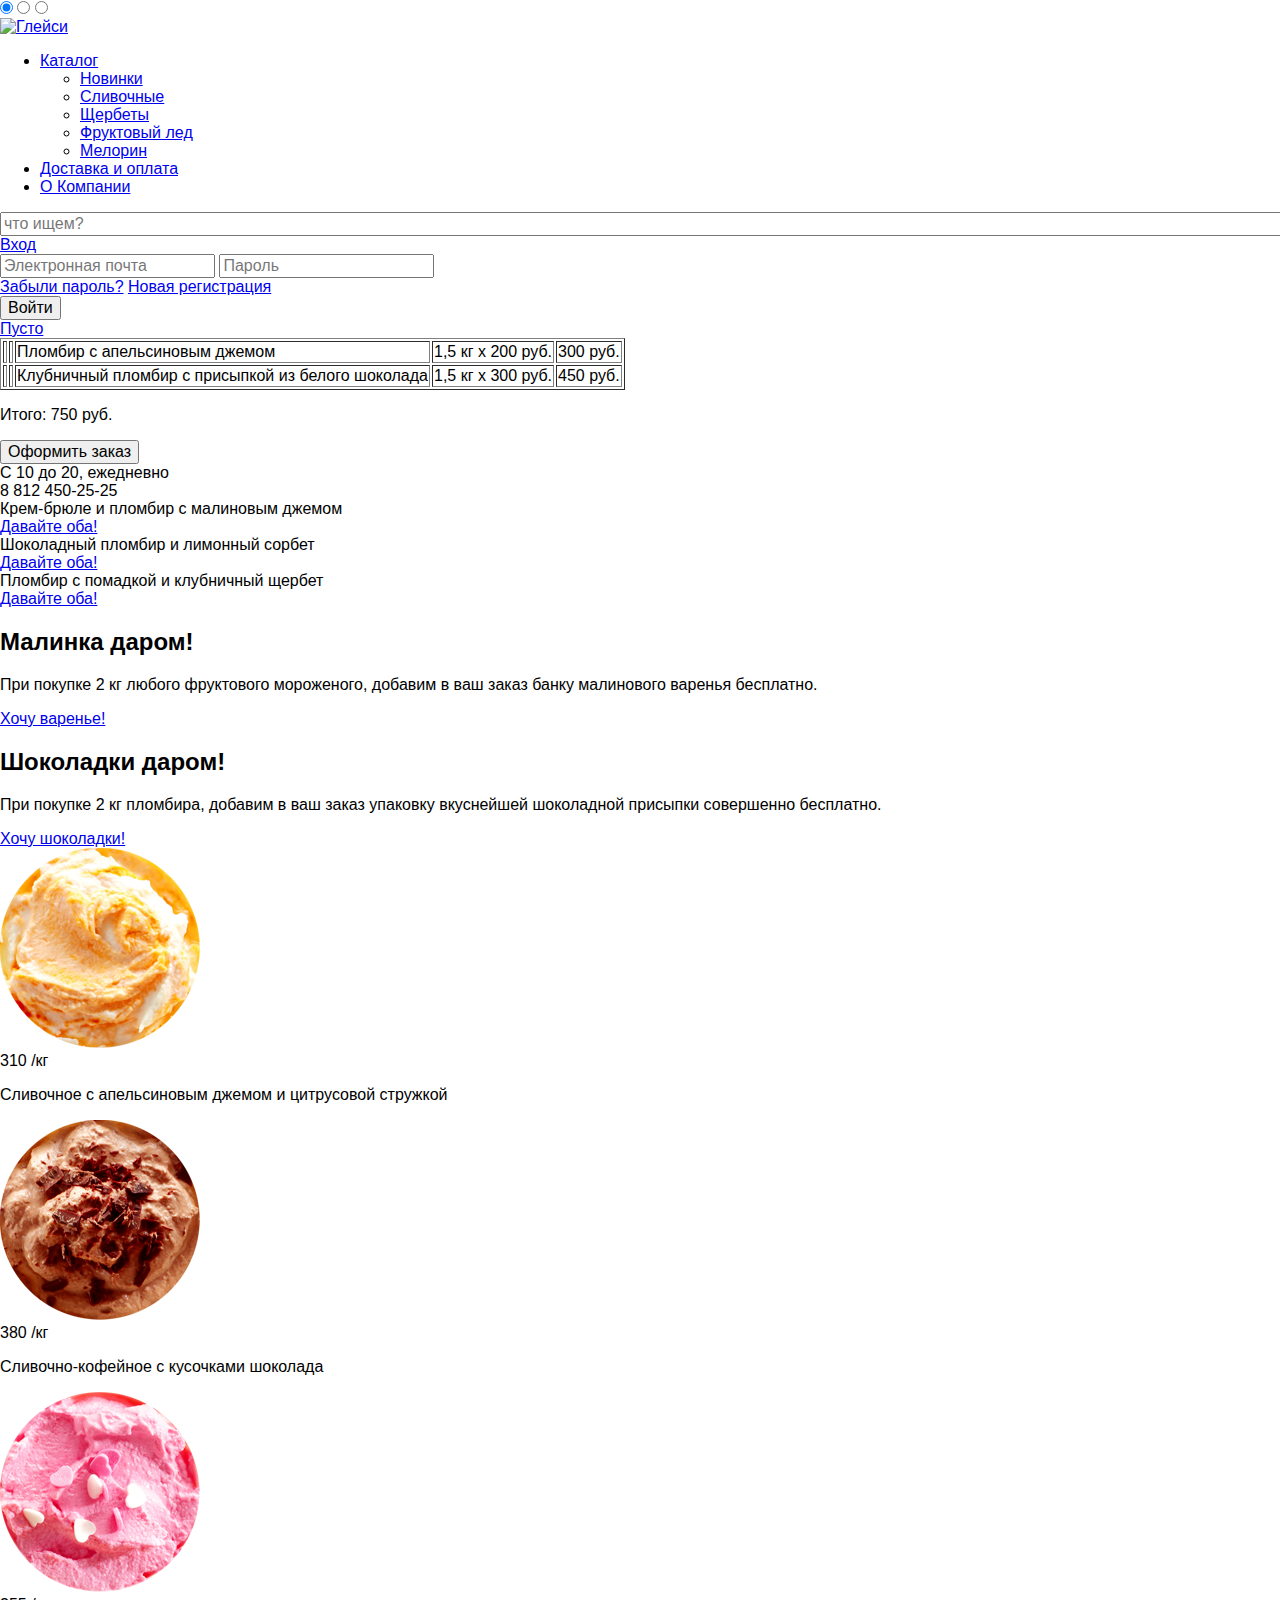
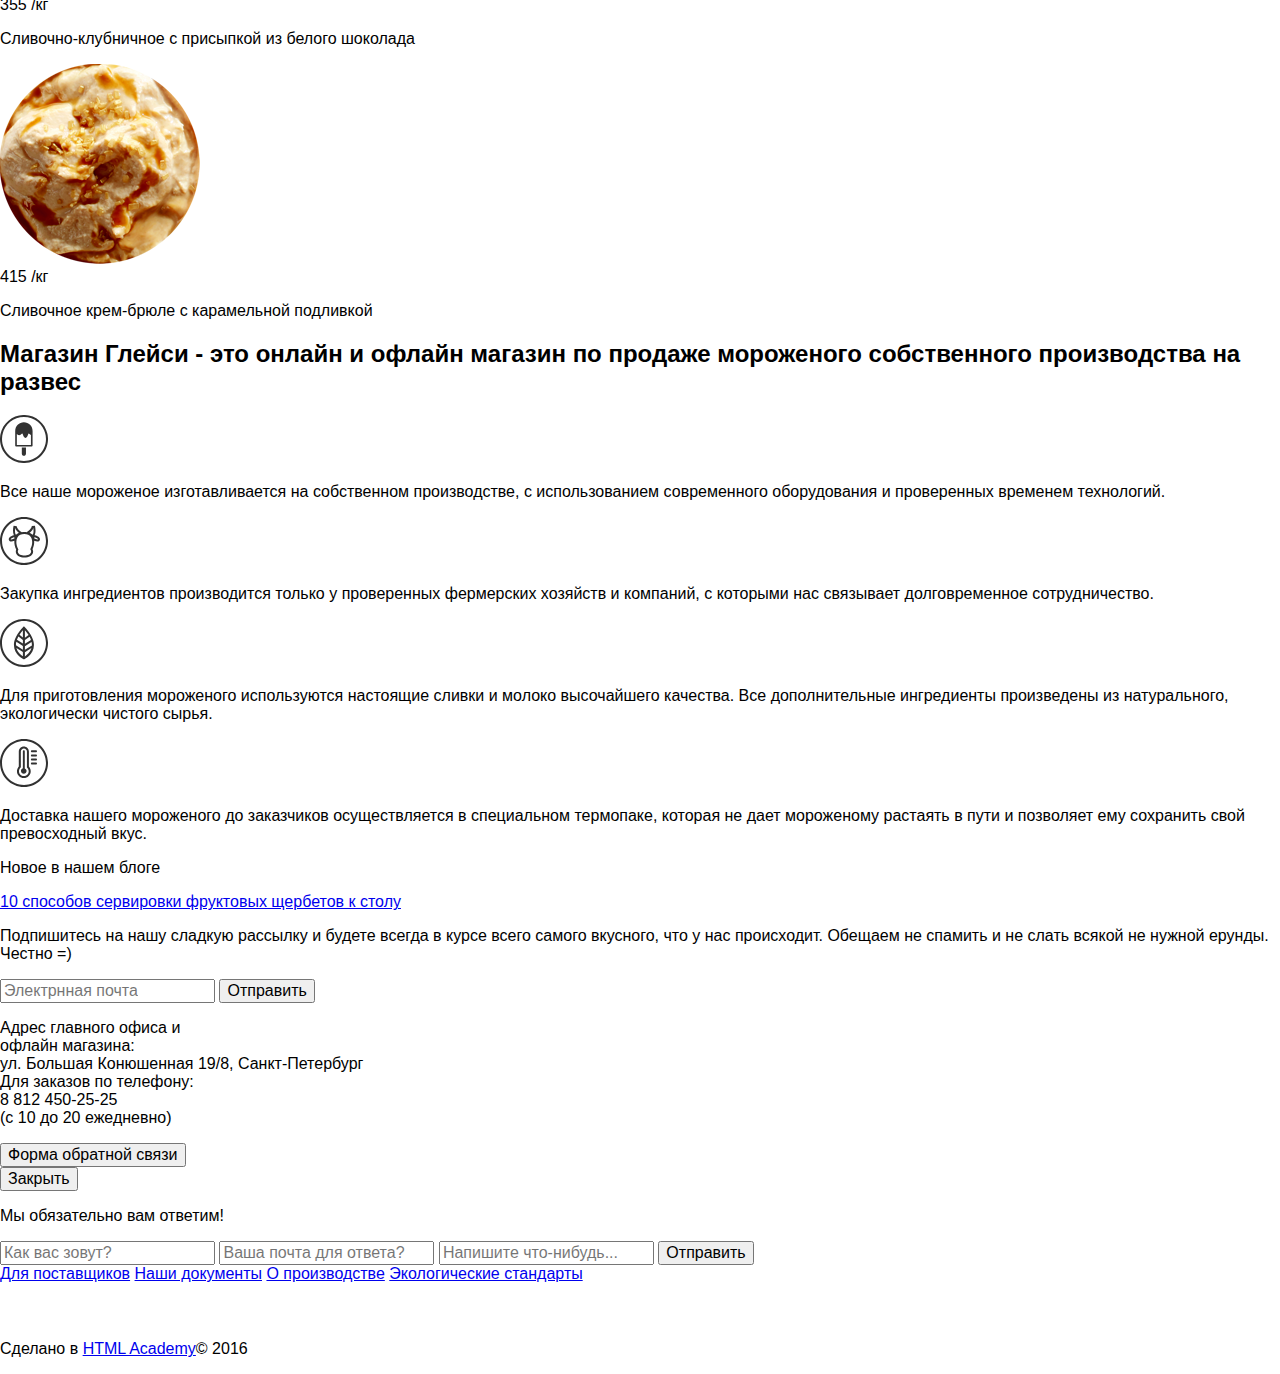
==== commit 46cea0f3: "Финал 18.05" ====
--- a/index.html
+++ b/index.html
@@ -4,7 +4,8 @@
     <meta charset="utf-8">
     <title>HTML Academy: Глейси</title>
     <link href="https://fonts.googleapis.com/css?family=Roboto:400,500,700,900&amp;subset=latin,cyrillic" rel="stylesheet" type="text/css">
-    <link href="css/style.css" rel="stylesheet">
+    <link href="css/normalize.css" rel="stylesheet">
+    <link href="css/style.min" rel="stylesheet">
   </head>
   <body>
    <input type="radio" id="btn-1" name="toggle" checked>
@@ -190,23 +191,31 @@
           </div>
         </div>
       </div>
+
+
       <div class="map">
-
-        <div class="pin-image"></div>
-        <div class="container">
-          <div class="map-address">
-            <p class="address-text-1"> Адрес главного офиса и офлайн магазина:</p>
-            <p class="address-text-2"> ул. Большая Конюшенная 19/8, Санкт-Петербург</p>
-            <p class="address-text-1"> Для заказов по телефону:</p>
-            <p class="address-text-2"> 8 812 450-25-25</p>
-            <p class="address-text-1"> (с 10 до 20 ежедневно)</p>
-            <a class="address-btn" href="#">Форма обратной связи</a>
-            <form  class="name-form" action="#" method="get">
-              <label for="name"><input type="text" id="name" name="name" value="Как вас зовут?"></label>
-            </form>
-          </div>
-        </div>
+        <div id="map" class="map_wrapper"></div>
+          <div class="contacts">
+            <p>Адрес главного офиса и<br>офлайн магазина:<br>
+            <span class="adress">ул. Большая Конюшенная 19/8, Санкт-Петербург</span><br>
+              Для заказов по телефону:<br>
+            <span class="tel">8 812 450-25-25</span><br>
+              (с 10 до 20 ежедневно)</p>
+            <a class="comm" href="communication.html"><button class="clik communication">Форма обратной связи</button></a>
+            <div class="modal_content">
+              <button class="close" type="button" title="Закрыть">Закрыть</button>
+              <p>Мы обязательно вам ответим!</p>
+                <form class="comm_form" action="https://echo.htmlacademy.ru" method="post">
+                  <input class="name" type="text" name="name" placeholder="Как вас зовут?">
+                  <input class="mail" type="email"  name="email" placeholder="Ваша почта для ответа?">
+                  <input class="write" type="text"  name="text" placeholder="Напишите что-нибудь...">
+                  <button class="clik btn" type="submit">Отправить</button>
+                </form>
+            </div>
+          </div>
       </div>
+
+
       <footer class="main-footer">
         <div class="container clearfix">
           <section class="footer-social">
@@ -228,6 +237,8 @@
         </div>
       </footer>
     </div>
-    <script src="js/script.js"></script>
+    <script src="https://api-maps.yandex.ru/2.1/?lang=ru_RU" type="text/javascript"></script>
+    <script src="js/map.js" type="text/javascript"></script>
+    <script src="js/communication.js"></script>
   </body>
 </html>
